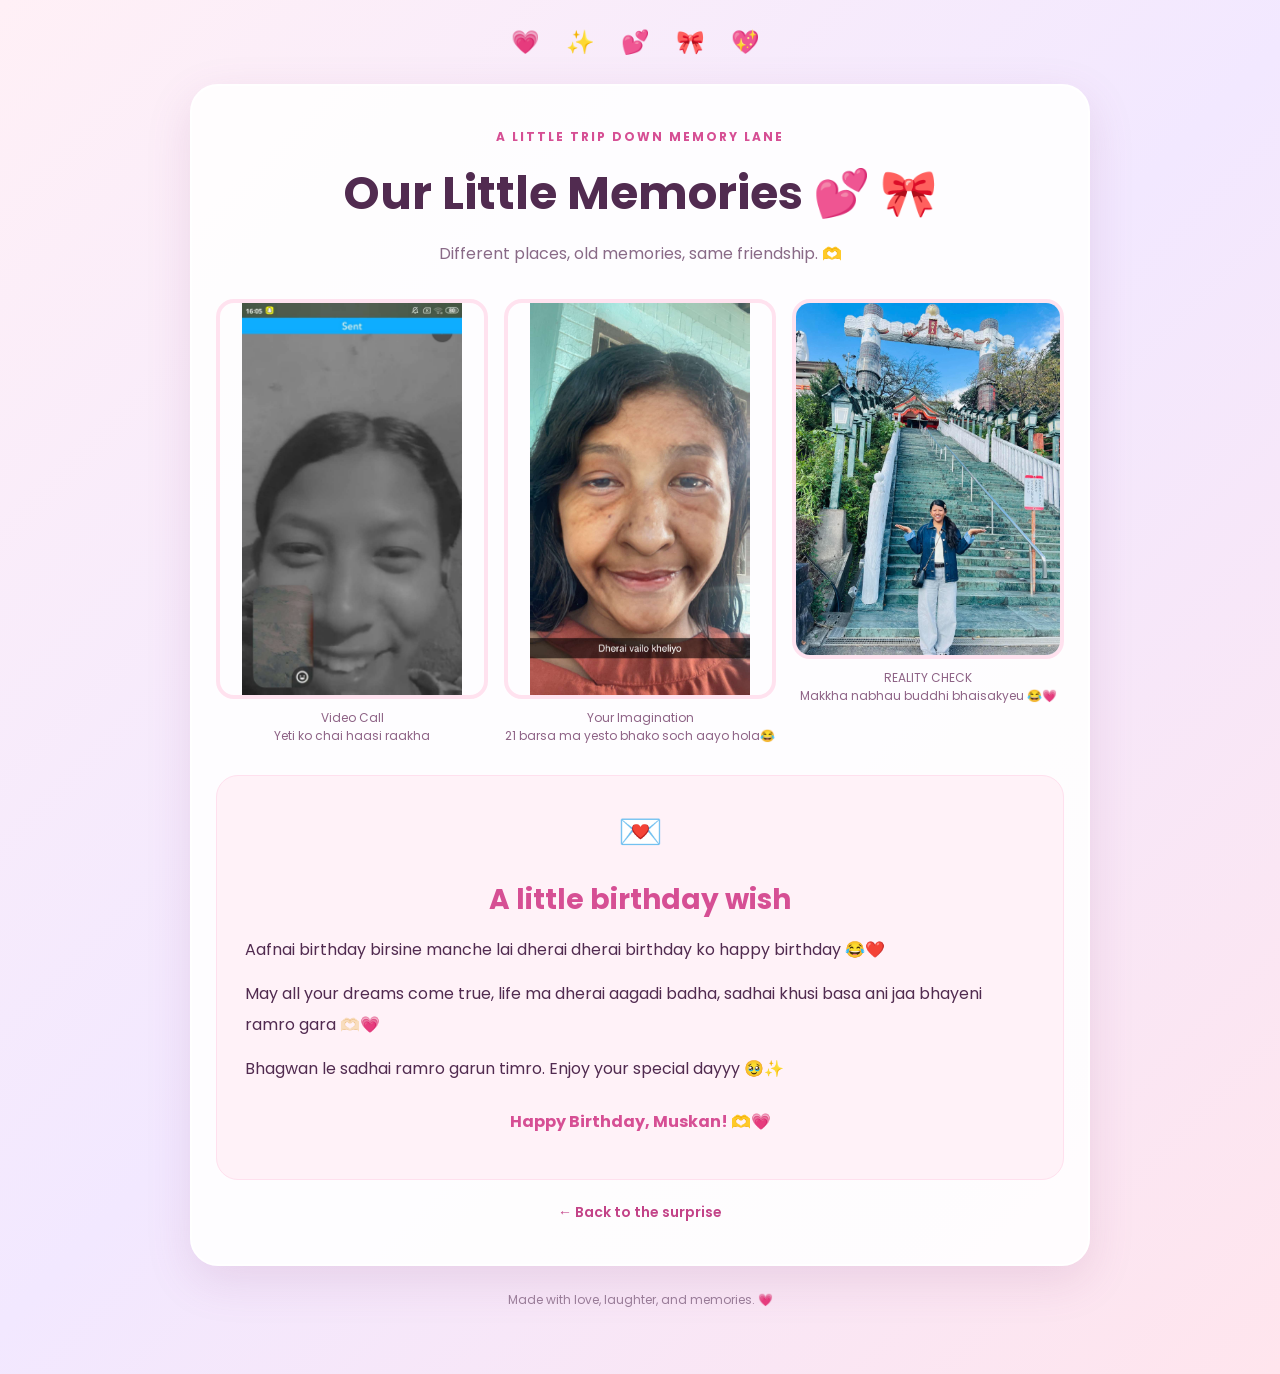
==== memories.html @ 3041715e "Add files via upload" ====
<!DOCTYPE html>
<html lang="en">
<head>
    <meta charset="UTF-8">
    <meta name="viewport" content="width=device-width, initial-scale=1.0">
    <title>Our Memories 💕</title>
    <link rel="stylesheet" href="style.css">
</head>
<body>
    <div class="floating-hearts">💗 ✨ 💕 🎀 💖</div>

    <main class="container">
        <section class="memories page-card">
            <p class="small-title">A LITTLE TRIP DOWN MEMORY LANE</p>

            <h1>Our Little Memories 💕 🎀</h1>

            <p class="intro">
                Different places, old memories, same friendship. 🫶
            </p>

            <div class="photo-gallery">
                <figure>
                    <img src="photo1.jpg" alt="Video Call">
                    <figcaption>Video Call <br> Yeti ko chai haasi raakha</figcaption>
                </figure>

                <figure>
                    <img src="photo2.jpg" alt="Your Imagination">
                    <figcaption>Your Imagination <br>21 barsa ma yesto bhako soch aayo hola😂</figcaption>
                </figure>

                <figure>
                    <img src="photo3.jpg" alt="Reality Check" >
                    <figcaption>REALITY CHECK <br> Makkha nabhau buddhi bhaisakyeu 😂💗</figcaption>
                </figure>
            </div>

            <div class="letter">
                <div class="letter-icon">💌</div>

                <h2>A little birthday wish</h2>

                <p>
                    Aafnai birthday birsine manche lai dherai dherai
                    birthday ko happy birthday 😂❤️
                </p>

                <p>
                    May all your dreams come true, life ma dherai
                    aagadi badha, sadhai khusi basa ani jaa bhayeni
                    ramro gara 🫶🏻💗
                </p>

                <p>
                    Bhagwan le sadhai ramro garun timro.
                    Enjoy your special dayyy 🥹✨
                </p>

                <p class="signature">
                    Happy Birthday, Muskan! 🫶💗
                </p>
            </div>

            <a class="back-link" href="surprise.html">
                ← Back to the surprise
            </a>
        </section>

        <footer>Made with love, laughter, and memories. 💗</footer>
    </main>
</body>
</html>
---- style.css ----
@import url('https://fonts.googleapis.com/css2?family=Poppins:wght@400;500;600;700;800&display=swap');

* {
    margin: 0;
    padding: 0;
    box-sizing: border-box;
}

body {
    font-family: 'Poppins', sans-serif;
    min-height: 100vh;
    color: #512b50;
    background: linear-gradient(135deg, #fff0f6, #f2e8ff, #ffe5ed);
    overflow-x: hidden;
}

.floating-hearts {
    text-align: center;
    padding: 25px 10px 5px;
    font-size: 23px;
    letter-spacing: 10px;
    animation: float 3s ease-in-out infinite;
}

.container {
    width: min(900px, 92%);
    margin: 20px auto 40px;
}

.birthday-card,
.page-card {
    background: rgba(255, 255, 255, 0.9);
    border: 2px solid white;
    border-radius: 28px;
    padding: 40px 24px;
    text-align: center;
    box-shadow: 0 15px 45px rgba(153, 78, 133, 0.15);
    animation: appear 0.7s ease;
}

.small-title {
    color: #d64f94;
    font-size: 12px;
    font-weight: 700;
    letter-spacing: 2px;
    margin-bottom: 15px;
}

h1 {
    font-size: clamp(28px, 6vw, 46px);
    line-height: 1.3;
    margin: 15px 0;
}

h1 span {
    color: #e75496;
}

h2 {
    font-size: clamp(20px, 4vw, 28px);
    margin: 20px 0 12px;
}

p {
    line-height: 1.9;
}

.intro,
.question {
    color: #896a87;
    margin: 12px 0;
}

.cake {
    font-size: 75px;
    margin: 25px 0;
    animation: bounce 2s infinite;
}

.button-area {
    min-height: 75px;
    display: flex;
    align-items: center;
    justify-content: center;
    flex-wrap: wrap;
    gap: 15px;
    margin-top: 18px;
}

button,
.primary-button {
    font-family: inherit;
    font-size: 14px;
    font-weight: 600;
    padding: 14px 22px;
    border: none;
    border-radius: 30px;
    cursor: pointer;
    text-decoration: none;
    transition: transform 0.2s, box-shadow 0.2s;
}

button:hover,
.primary-button:hover {
    transform: translateY(-3px);
    box-shadow: 0 8px 20px rgba(130, 60, 120, 0.2);
}

.yes-button,
.primary-button {
    color: white;
    background: #e75496;
}

.no-button {
    color: #744c76;
    background: #f0e4f4;
    z-index: 5;
}

.hint {
    font-size: 12px;
    color: #a17a9b;
    margin-top: 15px;
}

.primary-button {
    display: inline-block;
    margin-top: 22px;
}

.back-link {
    display: inline-block;
    margin-top: 22px;
    color: #c34388;
    text-decoration: none;
    font-size: 14px;
    font-weight: 600;
}

.back-link:hover {
    text-decoration: underline;
}

.photo-gallery {
    display: grid;
    grid-template-columns: repeat(3, minmax(0, 1fr));
    gap: 16px;
    margin: 30px 0;

}

.photo-gallery figure {
    min-width: 0;
}


.photo-gallery img {
    display: block;
    width: 100%;
    height: auto;
    max-height: 400px;
    object-fit: contain;
    border: 4px solid #ffe2ef;
    border-radius: 18px;
    transition: transform 0.3s;
}

.photo-gallery img:hover {
    transform: scale(1.03) rotate(-1deg);
}

.photo-gallery figcaption {
    color: #8e6386;
    font-size: 12px;
    margin-top: 10px;
}

.letter {
    background: #fff2f8;
    border: 1px solid #ffe0ee;
    border-radius: 22px;
    padding: 28px;
    text-align: left;
    margin-top: 20px;
}

.letter-icon {
    font-size: 36px;
    text-align: center;
}

.letter h2 {
    text-align: center;
    color: #d64f94;
}

.letter p {
    margin: 14px 0;
}

.signature {
    text-align: center;
    font-weight: 700;
    color: #d64f94;
    margin-top: 22px !important;
}

footer {
    color: #997c98;
    text-align: center;
    font-size: 12px;
    padding: 25px 10px;
}

@keyframes bounce {
    0%, 100% {
        transform: translateY(0);
    }

    50% {
        transform: translateY(-10px);
    }
}

@keyframes float {
    0%, 100% {
        transform: translateY(0);
    }

    50% {
        transform: translateY(-7px);
    }
}

@keyframes appear {
    from {
        opacity: 0;
        transform: translateY(15px);
    }

    to {
        opacity: 1;
        transform: translateY(0);
    }
}

@media (max-width: 600px) {
    .birthday-card,
    .page-card {
        padding: 30px 16px;
    }

    .button-area {
        gap: 10px;
    }

    button,
    .primary-button {
        padding: 12px 15px;
        font-size: 12px;
    }

    .photo-gallery {
        grid-template-columns: 1fr;
    }

    .photo-gallery img {
      
    height: auto;
    max-height: 400px;
}
    

    .letter {
        padding: 20px;
    }
}
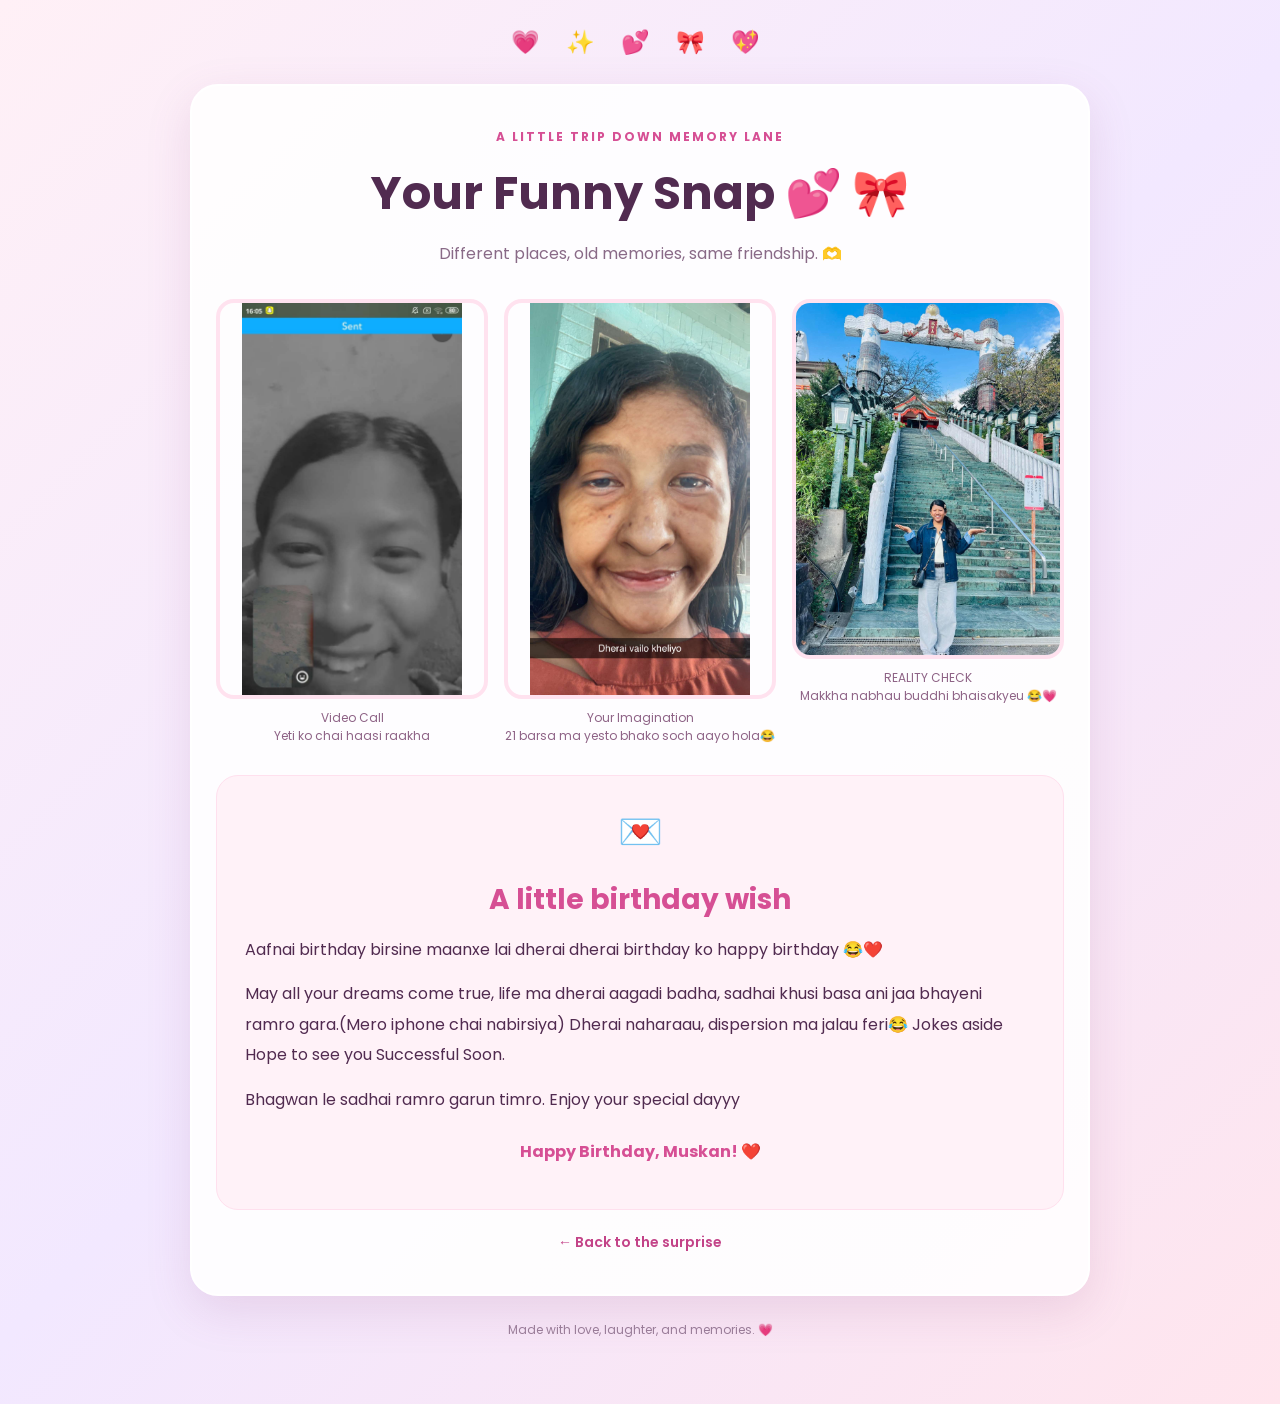
==== commit bd8b9e4c: "Add files via upload" ====
--- a/memories.html
+++ b/memories.html
@@ -14,7 +14,7 @@
         <section class="memories page-card">
             <p class="small-title">A LITTLE TRIP DOWN MEMORY LANE</p>
 
-            <h1>Our Little Memories 💕 🎀</h1>
+            <h1>Your Funny Snap 💕 🎀</h1>
 
             <p class="intro">
                 Different places, old memories, same friendship. 🫶
@@ -43,23 +43,24 @@
                 <h2>A little birthday wish</h2>
 
                 <p>
-                    Aafnai birthday birsine manche lai dherai dherai
+                    Aafnai birthday birsine maanxe lai dherai dherai
                     birthday ko happy birthday 😂❤️
                 </p>
 
                 <p>
                     May all your dreams come true, life ma dherai
                     aagadi badha, sadhai khusi basa ani jaa bhayeni
-                    ramro gara 🫶🏻💗
+                    ramro gara.(Mero iphone chai nabirsiya) Dherai naharaau, dispersion ma jalau feri😂 Jokes aside 
+                    Hope to see you Successful Soon. 
                 </p>
 
                 <p>
                     Bhagwan le sadhai ramro garun timro.
-                    Enjoy your special dayyy 🥹✨
+                    Enjoy your special dayyy 
                 </p>
 
                 <p class="signature">
-                    Happy Birthday, Muskan! 🫶💗
+                    Happy Birthday, Muskan! ❤️
                 </p>
             </div>
 
